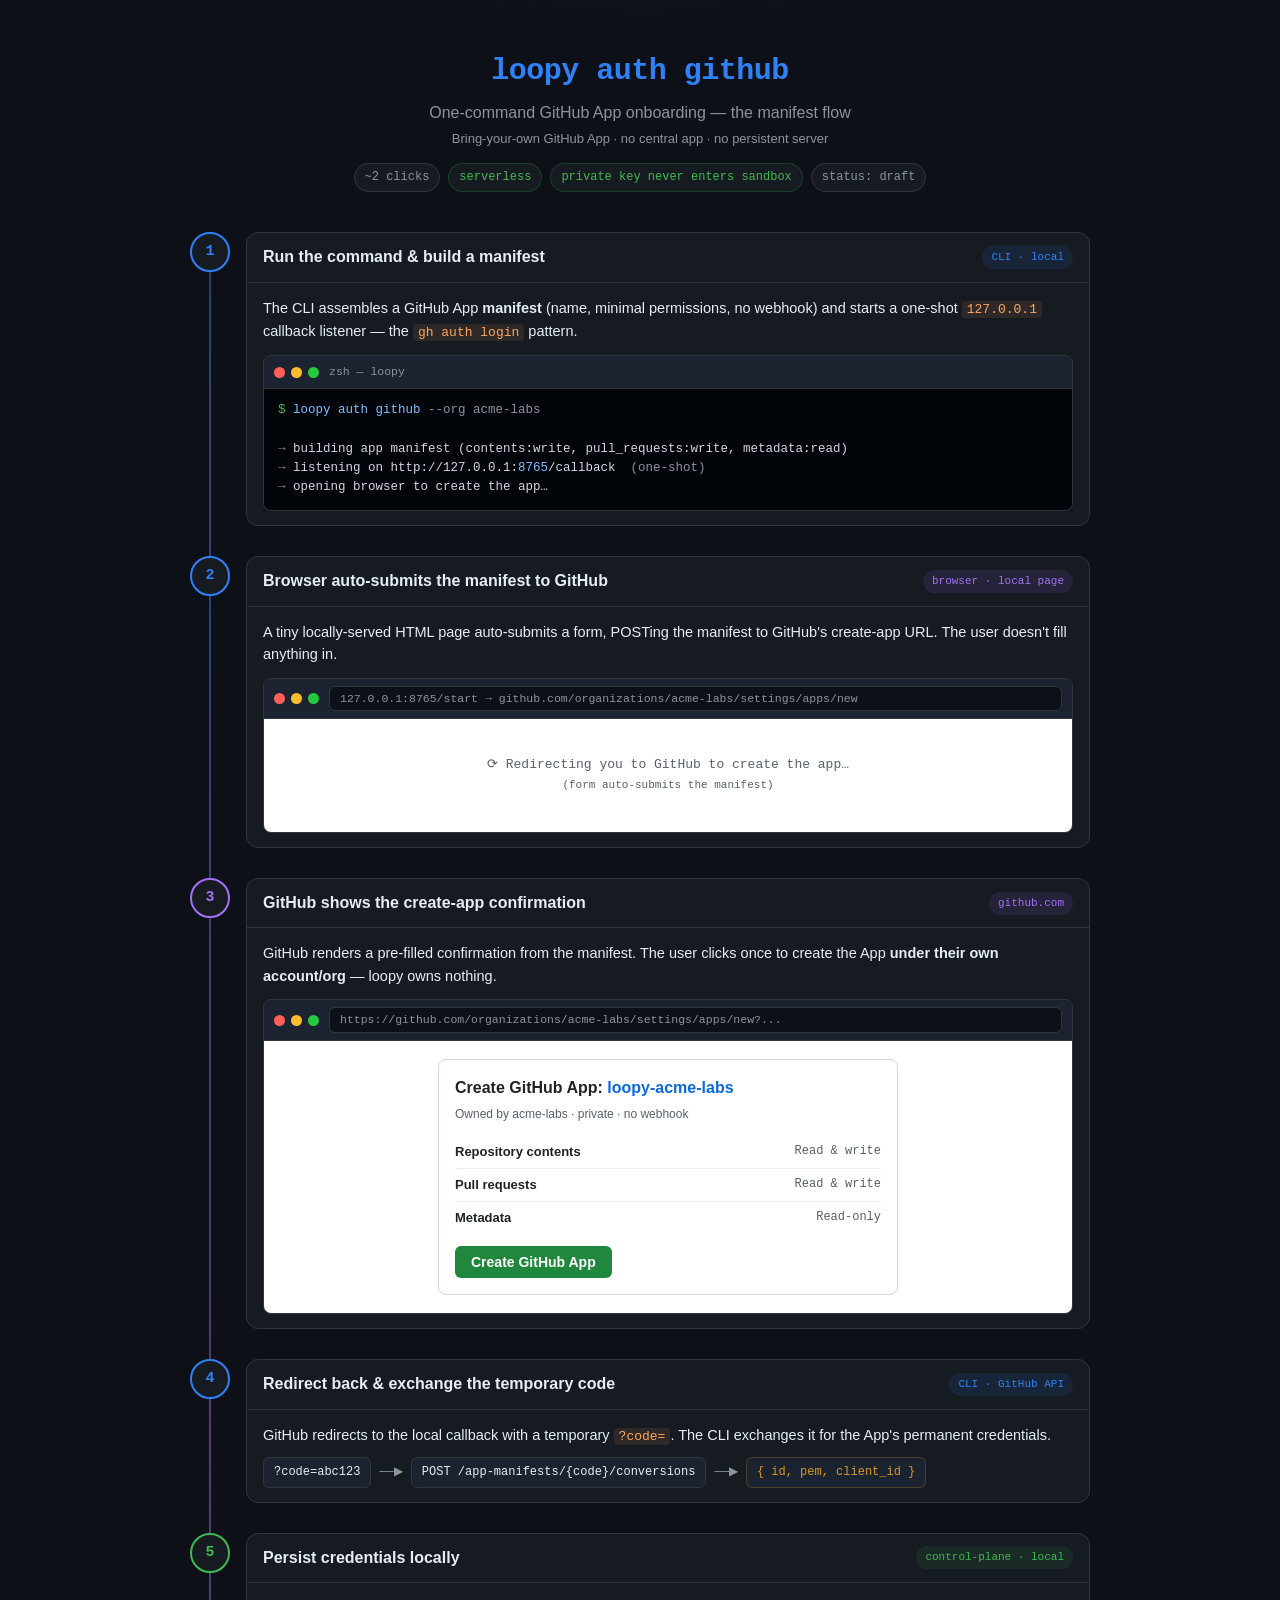
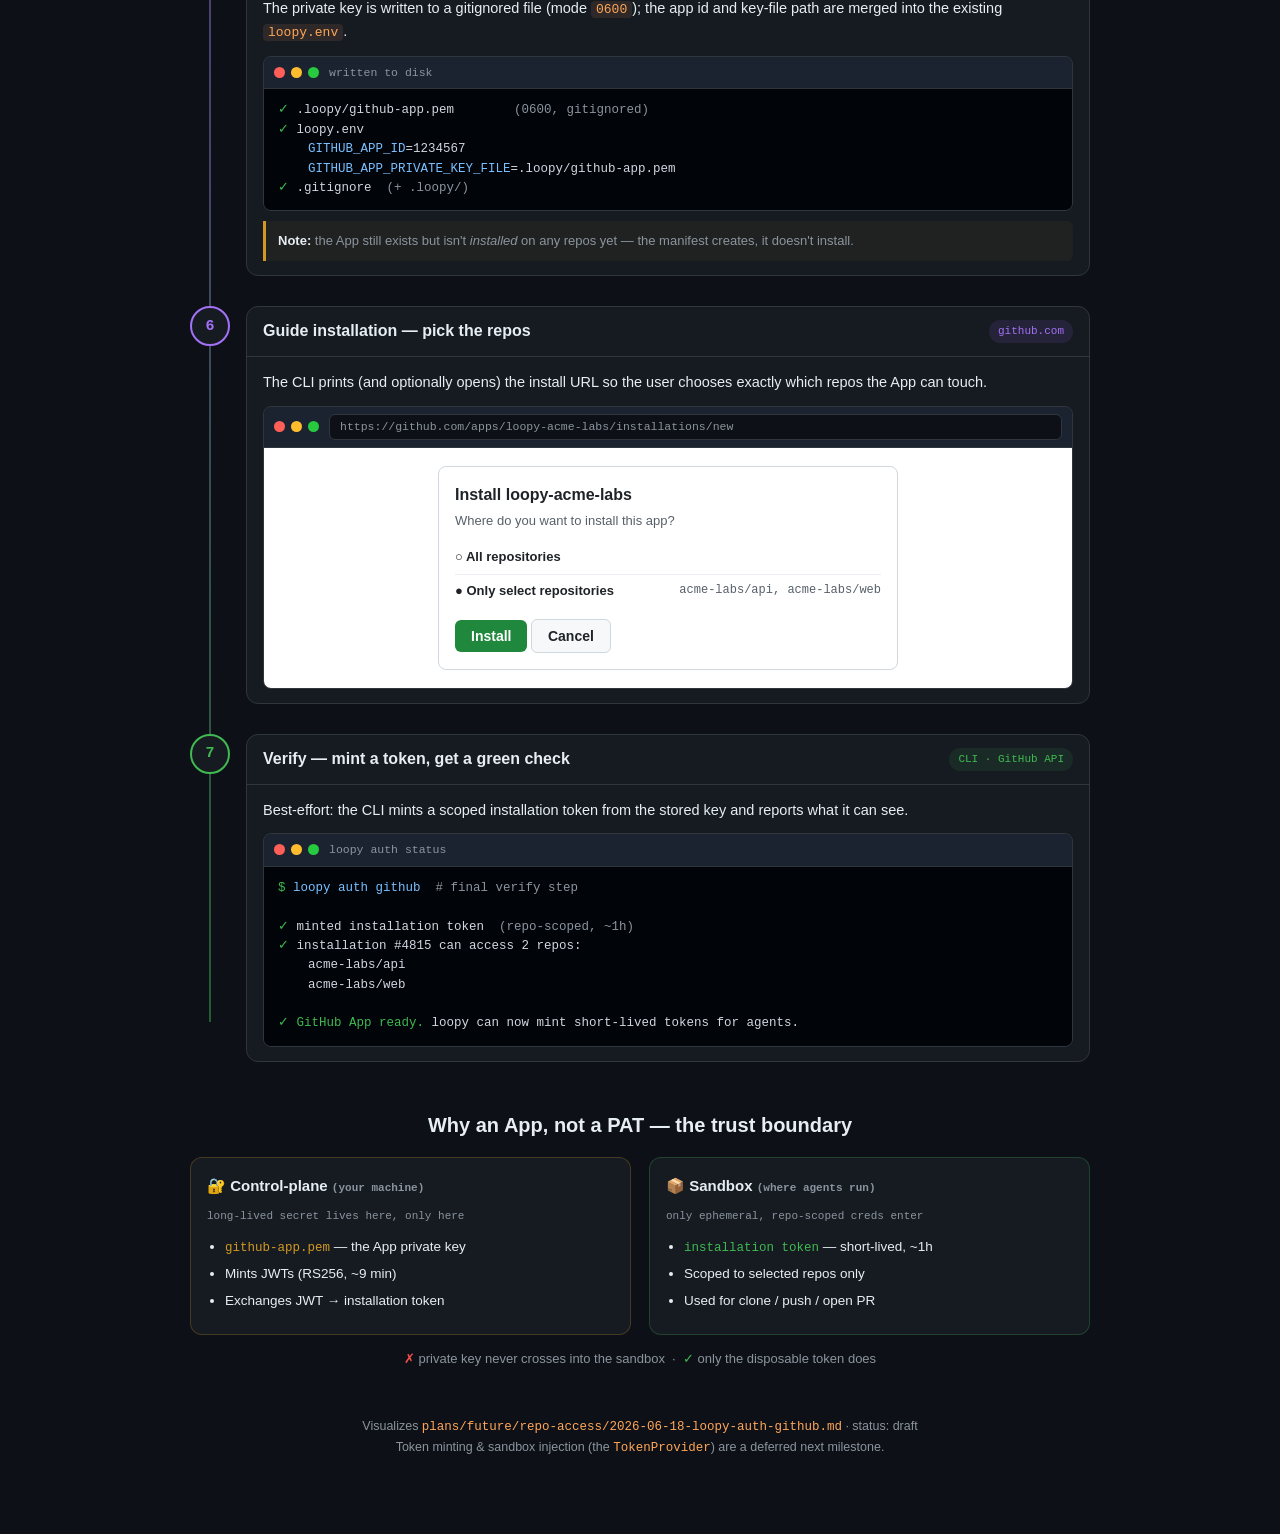
==== docs/auth-github-manifest-flow.html @ 742ae649 "docs: add visual walkthrough of loopy auth github manifest flow Self-contained HTML diagram of the 7" ====
<!DOCTYPE html>
<html lang="en">
<head>
<meta charset="UTF-8">
<meta name="viewport" content="width=device-width, initial-scale=1.0">
<title>loopy auth github — Manifest Flow</title>
<style>
  :root {
    --bg: #0d1117;
    --panel: #161b22;
    --panel-2: #1c2330;
    --border: #30363d;
    --text: #e6edf3;
    --muted: #8b949e;
    --accent: #2f81f7;
    --green: #3fb950;
    --yellow: #d29922;
    --purple: #a371f7;
    --mono: ui-monospace, SFMono-Regular, "SF Mono", Menlo, Consolas, monospace;
    --sans: -apple-system, BlinkMacSystemFont, "Segoe UI", Helvetica, Arial, sans-serif;
  }
  * { box-sizing: border-box; }
  body {
    margin: 0;
    background: radial-gradient(1200px 600px at 50% -10%, #16203a 0%, var(--bg) 55%);
    color: var(--text);
    font-family: var(--sans);
    line-height: 1.55;
    padding: 48px 20px 80px;
  }
  .wrap { max-width: 900px; margin: 0 auto; }
  header { text-align: center; margin-bottom: 8px; }
  header h1 {
    font-size: 30px; margin: 0 0 6px;
    font-family: var(--mono); letter-spacing: -0.5px;
  }
  header h1 .cmd { color: var(--accent); }
  header p.sub { color: var(--muted); margin: 0 0 4px; font-size: 16px; }
  .badges { display: flex; gap: 8px; justify-content: center; margin: 14px 0 40px; flex-wrap: wrap; }
  .badge {
    font-family: var(--mono); font-size: 12px; padding: 4px 10px;
    border: 1px solid var(--border); border-radius: 999px; color: var(--muted);
    background: var(--panel);
  }
  .badge.ok { color: var(--green); border-color: #2ea04340; }

  /* the vertical flow rail */
  .flow { position: relative; padding-left: 56px; }
  .flow::before {
    content: ""; position: absolute; left: 19px; top: 6px; bottom: 40px;
    width: 2px; background: linear-gradient(var(--accent), var(--purple), var(--green));
    opacity: 0.45;
  }
  .step { position: relative; margin-bottom: 30px; }
  .step .dot {
    position: absolute; left: -56px; top: 0;
    width: 40px; height: 40px; border-radius: 50%;
    display: grid; place-items: center;
    background: var(--panel); border: 2px solid var(--accent);
    font-family: var(--mono); font-weight: 700; font-size: 15px; color: var(--accent);
    z-index: 1;
  }
  .step.actor-github .dot { border-color: var(--purple); color: var(--purple); }
  .step.actor-done .dot { border-color: var(--green); color: var(--green); }

  .card {
    background: var(--panel); border: 1px solid var(--border);
    border-radius: 12px; overflow: hidden;
  }
  .card .head {
    padding: 12px 16px; display: flex; align-items: center; gap: 10px;
    border-bottom: 1px solid var(--border);
  }
  .card .head h3 { margin: 0; font-size: 16px; }
  .who {
    margin-left: auto; font-family: var(--mono); font-size: 11px;
    padding: 3px 9px; border-radius: 999px; white-space: nowrap;
  }
  .who.cli { background: #2f81f71a; color: var(--accent); }
  .who.browser { background: #a371f71a; color: var(--purple); }
  .who.github { background: #a371f71a; color: var(--purple); }
  .who.local { background: #3fb9501a; color: var(--green); }
  .card .body { padding: 14px 16px; font-size: 14.5px; color: var(--text); }
  .card .body p { margin: 0 0 8px; }
  .card .body p:last-child { margin-bottom: 0; }
  .muted { color: var(--muted); }
  code.k { font-family: var(--mono); color: #ffa657; background: #ffa6571a; padding: 1px 5px; border-radius: 4px; font-size: 13px; }

  /* mock terminal */
  .term, .mock {
    margin-top: 12px; border-radius: 8px; overflow: hidden;
    border: 1px solid var(--border); font-family: var(--mono); font-size: 12.5px;
  }
  .chrome {
    display: flex; align-items: center; gap: 6px; padding: 7px 10px;
    background: var(--panel-2); border-bottom: 1px solid var(--border);
  }
  .chrome .lights { display: flex; gap: 6px; }
  .chrome .lights i { width: 11px; height: 11px; border-radius: 50%; display: inline-block; }
  .chrome .lights i:nth-child(1){ background:#ff5f56; }
  .chrome .lights i:nth-child(2){ background:#ffbd2e; }
  .chrome .lights i:nth-child(3){ background:#27c93f; }
  .chrome .title { color: var(--muted); font-size: 11.5px; margin-left: 4px; }
  .chrome .url {
    flex: 1; background: var(--bg); border: 1px solid var(--border); border-radius: 6px;
    padding: 3px 10px; color: var(--muted); font-size: 11.5px; margin-left: 4px;
    white-space: nowrap; overflow: hidden; text-overflow: ellipsis;
  }
  .term .screen { background: #010409; padding: 12px 14px; color: #d1d7e0; white-space: pre-wrap; }
  .term .screen .p { color: var(--green); }
  .term .screen .c { color: #79c0ff; }
  .term .screen .g { color: var(--muted); }
  .term .screen .ok { color: var(--green); }
  .term .screen .warn { color: var(--yellow); }

  .mock .screen { background: #ffffff; color: #1f2328; padding: 18px; }
  .gh-card {
    border: 1px solid #d0d7de; border-radius: 8px; padding: 16px; max-width: 460px; margin: 0 auto;
    font-family: var(--sans);
  }
  .gh-card h4 { margin: 0 0 4px; font-size: 16px; color: #1f2328; }
  .gh-card .perm { display: flex; justify-content: space-between; padding: 6px 0; border-bottom: 1px solid #eaeef2; font-size: 13px; }
  .gh-card .perm:last-of-type { border-bottom: none; }
  .gh-card .perm b { font-weight: 600; }
  .gh-card .perm .lvl { color: #57606a; font-family: var(--mono); font-size: 12px; }
  .gh-btn {
    display: inline-block; margin-top: 12px; background: #1f883d; color: #fff;
    border-radius: 6px; padding: 8px 16px; font-size: 14px; font-weight: 600; border: 0;
  }
  .gh-btn.secondary { background: #f6f8fa; color: #1f2328; border: 1px solid #d0d7de; }

  .data-flow {
    display: flex; align-items: center; gap: 8px; flex-wrap: wrap; margin-top: 10px;
    font-family: var(--mono); font-size: 12px;
  }
  .pill { padding: 5px 10px; border-radius: 6px; border: 1px solid var(--border); background: var(--panel-2); }
  .pill.key { color: var(--yellow); border-color: #d2992240; }
  .pill.tok { color: var(--green); border-color: #3fb95040; }
  .arrow { color: var(--muted); }

  .note {
    margin-top: 10px; padding: 10px 12px; border-left: 3px solid var(--accent);
    background: #2f81f70d; border-radius: 0 6px 6px 0; font-size: 13px; color: var(--muted);
  }
  .note.warn { border-left-color: var(--yellow); background: #d299220d; }
  .note.green { border-left-color: var(--green); background: #3fb9500d; }
  .note b { color: var(--text); }

  /* trust boundary diagram */
  .trust { margin: 48px 0 0; }
  .trust h2 { font-size: 20px; margin: 0 0 16px; text-align: center; }
  .boundary {
    display: grid; grid-template-columns: 1fr 1fr; gap: 18px;
  }
  .zone { border: 1px solid var(--border); border-radius: 12px; padding: 16px; background: var(--panel); }
  .zone.control { border-color: #d2992240; }
  .zone.sandbox { border-color: #3fb95040; }
  .zone h3 { margin: 0 0 4px; font-size: 15px; }
  .zone .tag { font-family: var(--mono); font-size: 11px; color: var(--muted); }
  .zone ul { margin: 12px 0 0; padding-left: 18px; font-size: 13.5px; }
  .zone li { margin-bottom: 6px; }
  .zone .secret { color: var(--yellow); font-family: var(--mono); font-size: 12.5px; }
  .zone .ephem { color: var(--green); font-family: var(--mono); font-size: 12.5px; }
  .cross {
    text-align: center; margin: 14px 0 0; font-size: 13px; color: var(--muted);
  }
  .cross .ok { color: var(--green); }
  .cross .no { color: #f85149; }

  footer { margin-top: 48px; text-align: center; color: var(--muted); font-size: 12.5px; }
  footer code { font-family: var(--mono); color: #ffa657; }

  @media (max-width: 680px) {
    .boundary { grid-template-columns: 1fr; }
    .flow { padding-left: 44px; }
    .step .dot { left: -44px; width: 34px; height: 34px; }
    .flow::before { left: 16px; }
  }
</style>
</head>
<body>
<div class="wrap">

  <header>
    <h1><span class="cmd">loopy auth github</span></h1>
    <p class="sub">One-command GitHub App onboarding — the manifest flow</p>
    <p class="sub muted" style="font-size:13px">Bring-your-own GitHub App · no central app · no persistent server</p>
    <div class="badges">
      <span class="badge">~2 clicks</span>
      <span class="badge ok">serverless</span>
      <span class="badge ok">private key never enters sandbox</span>
      <span class="badge">status: draft</span>
    </div>
  </header>

  <div class="flow">

    <!-- STEP 1 -->
    <div class="step actor-cli">
      <div class="dot">1</div>
      <div class="card">
        <div class="head">
          <h3>Run the command &amp; build a manifest</h3>
          <span class="who cli">CLI · local</span>
        </div>
        <div class="body">
          <p>The CLI assembles a GitHub App <b>manifest</b> (name, minimal permissions, no webhook) and
             starts a one-shot <code class="k">127.0.0.1</code> callback listener — the <code class="k">gh auth login</code> pattern.</p>
          <div class="term">
            <div class="chrome"><div class="lights"><i></i><i></i><i></i></div><span class="title">zsh — loopy</span></div>
            <div class="screen"><span class="p">$</span> <span class="c">loopy auth github</span> <span class="g">--org acme-labs</span>

<span class="g">→</span> building app manifest (contents:write, pull_requests:write, metadata:read)
<span class="g">→</span> listening on http://127.0.0.1:<span class="c">8765</span>/callback  <span class="g">(one-shot)</span>
<span class="g">→</span> opening browser to create the app…</div>
          </div>
        </div>
      </div>
    </div>

    <!-- STEP 2 -->
    <div class="step actor-cli">
      <div class="dot">2</div>
      <div class="card">
        <div class="head">
          <h3>Browser auto-submits the manifest to GitHub</h3>
          <span class="who browser">browser · local page</span>
        </div>
        <div class="body">
          <p>A tiny locally-served HTML page auto-submits a form, POSTing the manifest to GitHub's
             create-app URL. The user doesn't fill anything in.</p>
          <div class="mock">
            <div class="chrome"><div class="lights"><i></i><i></i><i></i></div><span class="url">127.0.0.1:8765/start  →  github.com/organizations/acme-labs/settings/apps/new</span></div>
            <div class="screen">
              <div style="text-align:center;color:#57606a;font-family:var(--mono);font-size:13px;padding:18px">
                ⟳ Redirecting you to GitHub to create the app…<br>
                <span style="font-size:11px">(form auto-submits the manifest)</span>
              </div>
            </div>
          </div>
        </div>
      </div>
    </div>

    <!-- STEP 3 -->
    <div class="step actor-github">
      <div class="dot">3</div>
      <div class="card">
        <div class="head">
          <h3>GitHub shows the create-app confirmation</h3>
          <span class="who github">github.com</span>
        </div>
        <div class="body">
          <p>GitHub renders a pre-filled confirmation from the manifest. The user clicks once to create
             the App <b>under their own account/org</b> — loopy owns nothing.</p>
          <div class="mock">
            <div class="chrome"><div class="lights"><i></i><i></i><i></i></div><span class="url">https://github.com/organizations/acme-labs/settings/apps/new?...</span></div>
            <div class="screen">
              <div class="gh-card">
                <h4>Create GitHub App: <span style="color:#0969da">loopy-acme-labs</span></h4>
                <p style="font-size:12px;color:#57606a;margin:2px 0 12px">Owned by acme-labs · private · no webhook</p>
                <div class="perm"><b>Repository contents</b><span class="lvl">Read &amp; write</span></div>
                <div class="perm"><b>Pull requests</b><span class="lvl">Read &amp; write</span></div>
                <div class="perm"><b>Metadata</b><span class="lvl">Read-only</span></div>
                <button class="gh-btn">Create GitHub App</button>
              </div>
            </div>
          </div>
        </div>
      </div>
    </div>

    <!-- STEP 4 -->
    <div class="step actor-cli">
      <div class="dot">4</div>
      <div class="card">
        <div class="head">
          <h3>Redirect back &amp; exchange the temporary code</h3>
          <span class="who cli">CLI · GitHub API</span>
        </div>
        <div class="body">
          <p>GitHub redirects to the local callback with a temporary <code class="k">?code=</code>. The CLI
             exchanges it for the App's permanent credentials.</p>
          <div class="data-flow">
            <span class="pill">?code=abc123</span>
            <span class="arrow">──▶</span>
            <span class="pill">POST /app-manifests/{code}/conversions</span>
            <span class="arrow">──▶</span>
            <span class="pill key">{ id, pem, client_id }</span>
          </div>
        </div>
      </div>
    </div>

    <!-- STEP 5 -->
    <div class="step actor-done">
      <div class="dot">5</div>
      <div class="card">
        <div class="head">
          <h3>Persist credentials locally</h3>
          <span class="who local">control-plane · local</span>
        </div>
        <div class="body">
          <p>The private key is written to a gitignored file (mode <code class="k">0600</code>); the app id and
             key-file path are merged into the existing <code class="k">loopy.env</code>.</p>
          <div class="term">
            <div class="chrome"><div class="lights"><i></i><i></i><i></i></div><span class="title">written to disk</span></div>
            <div class="screen"><span class="ok">✓</span> .loopy/github-app.pem        <span class="g">(0600, gitignored)</span>
<span class="ok">✓</span> loopy.env
    <span class="c">GITHUB_APP_ID</span>=1234567
    <span class="c">GITHUB_APP_PRIVATE_KEY_FILE</span>=.loopy/github-app.pem
<span class="ok">✓</span> .gitignore  <span class="g">(+ .loopy/)</span></div>
          </div>
          <div class="note warn"><b>Note:</b> the App still exists but isn't <i>installed</i> on any repos yet — the manifest creates, it doesn't install.</div>
        </div>
      </div>
    </div>

    <!-- STEP 6 -->
    <div class="step actor-github">
      <div class="dot">6</div>
      <div class="card">
        <div class="head">
          <h3>Guide installation — pick the repos</h3>
          <span class="who github">github.com</span>
        </div>
        <div class="body">
          <p>The CLI prints (and optionally opens) the install URL so the user chooses exactly which
             repos the App can touch.</p>
          <div class="mock">
            <div class="chrome"><div class="lights"><i></i><i></i><i></i></div><span class="url">https://github.com/apps/loopy-acme-labs/installations/new</span></div>
            <div class="screen">
              <div class="gh-card">
                <h4>Install loopy-acme-labs</h4>
                <p style="font-size:13px;color:#57606a;margin:4px 0 10px">Where do you want to install this app?</p>
                <div class="perm"><b>○ All repositories</b><span class="lvl"></span></div>
                <div class="perm"><b>● Only select repositories</b><span class="lvl">acme-labs/api, acme-labs/web</span></div>
                <button class="gh-btn">Install</button>
                <button class="gh-btn secondary">Cancel</button>
              </div>
            </div>
          </div>
        </div>
      </div>
    </div>

    <!-- STEP 7 -->
    <div class="step actor-done">
      <div class="dot">7</div>
      <div class="card">
        <div class="head">
          <h3>Verify — mint a token, get a green check</h3>
          <span class="who local">CLI · GitHub API</span>
        </div>
        <div class="body">
          <p>Best-effort: the CLI mints a scoped installation token from the stored key and reports what it can see.</p>
          <div class="term">
            <div class="chrome"><div class="lights"><i></i><i></i><i></i></div><span class="title">loopy auth status</span></div>
            <div class="screen"><span class="p">$</span> <span class="c">loopy auth github</span>  <span class="g"># final verify step</span>

<span class="ok">✓</span> minted installation token  <span class="g">(repo-scoped, ~1h)</span>
<span class="ok">✓</span> installation #4815 can access 2 repos:
    acme-labs/api
    acme-labs/web

<span class="ok">✓ GitHub App ready.</span> loopy can now mint short-lived tokens for agents.</div>
          </div>
        </div>
      </div>
    </div>

  </div><!-- /flow -->

  <!-- TRUST BOUNDARY -->
  <div class="trust">
    <h2>Why an App, not a PAT — the trust boundary</h2>
    <div class="boundary">
      <div class="zone control">
        <h3>🔐 Control-plane <span class="tag">(your machine)</span></h3>
        <p class="tag">long-lived secret lives here, only here</p>
        <ul>
          <li><span class="secret">github-app.pem</span> — the App private key</li>
          <li>Mints JWTs (RS256, ~9&nbsp;min)</li>
          <li>Exchanges JWT → installation token</li>
        </ul>
      </div>
      <div class="zone sandbox">
        <h3>📦 Sandbox <span class="tag">(where agents run)</span></h3>
        <p class="tag">only ephemeral, repo-scoped creds enter</p>
        <ul>
          <li><span class="ephem">installation token</span> — short-lived, ~1h</li>
          <li>Scoped to selected repos only</li>
          <li>Used for clone / push / open PR</li>
        </ul>
      </div>
    </div>
    <div class="cross">
      <span class="no">✗</span> private key never crosses into the sandbox &nbsp;·&nbsp;
      <span class="ok">✓</span> only the disposable token does
    </div>
  </div>

  <footer>
    Visualizes <code>plans/future/repo-access/2026-06-18-loopy-auth-github.md</code> · status: draft<br>
    Token minting &amp; sandbox injection (the <code>TokenProvider</code>) are a deferred next milestone.
  </footer>

</div>
</body>
</html>
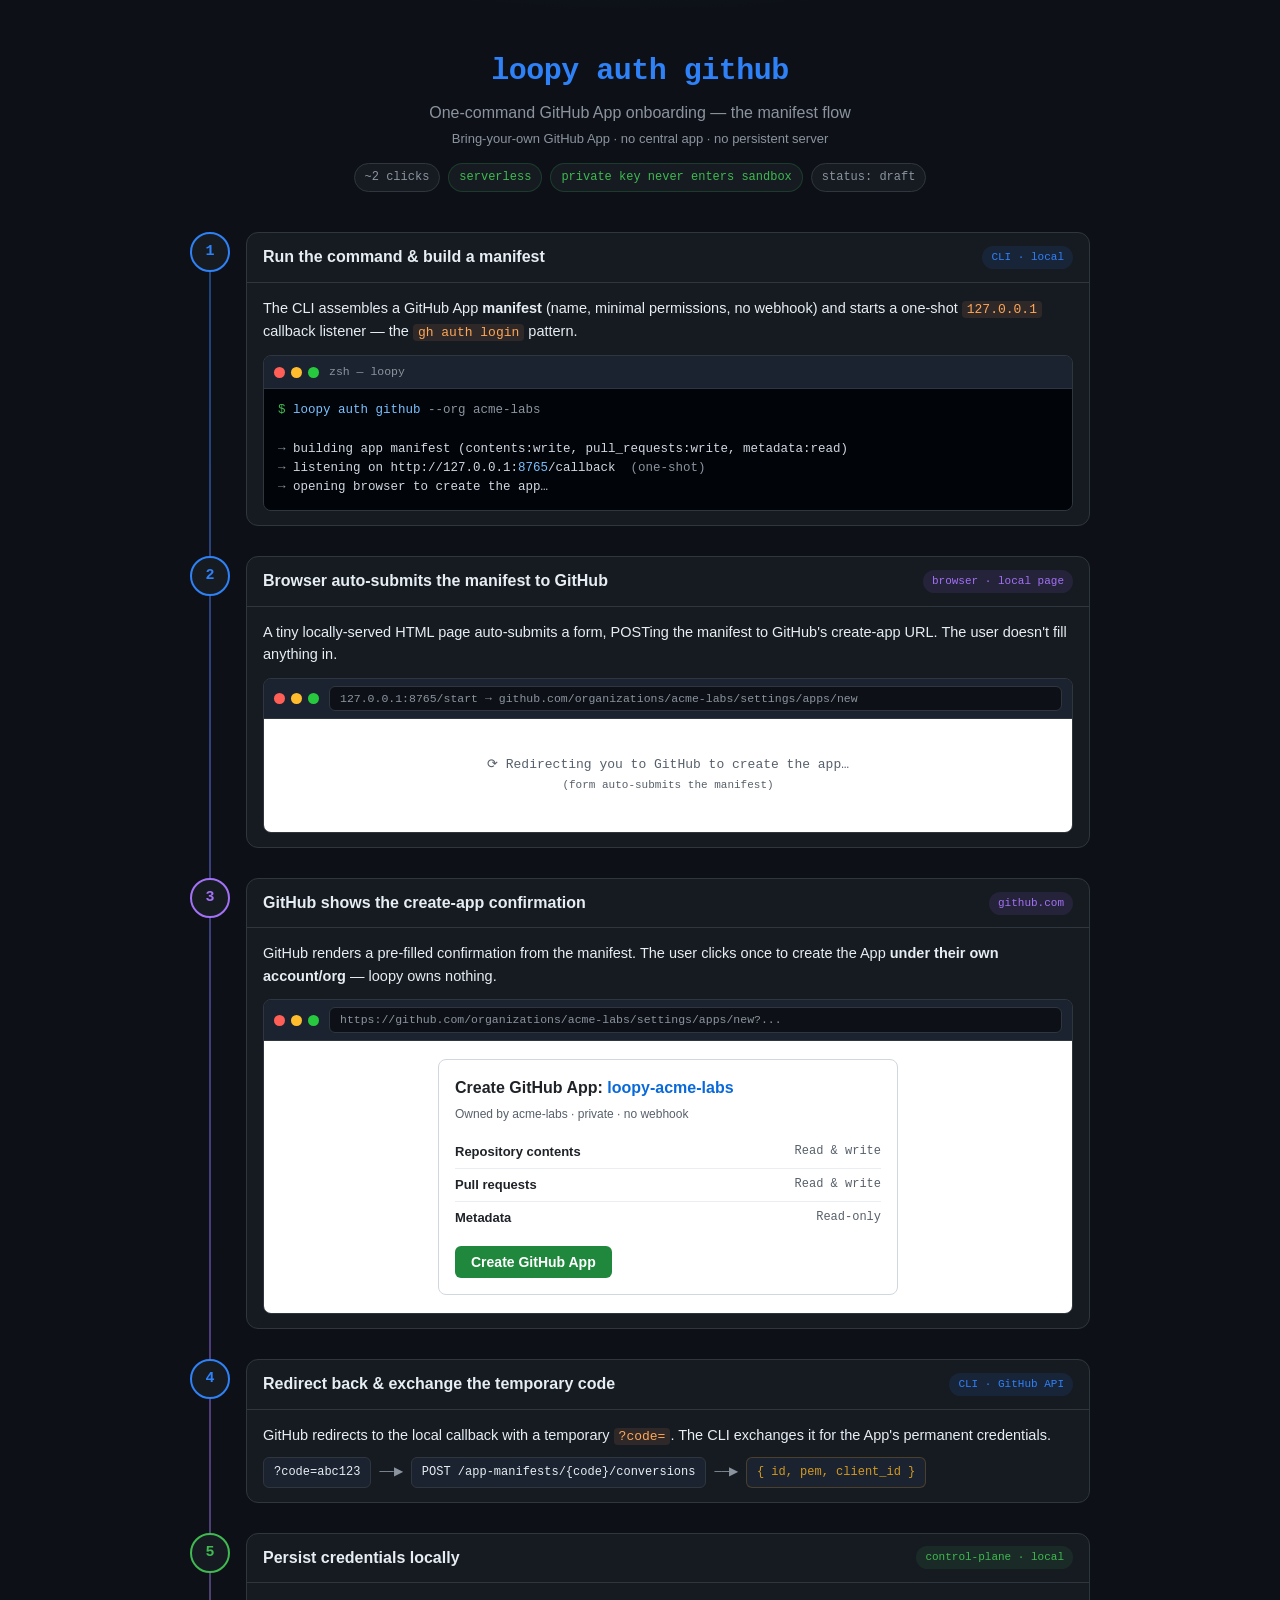
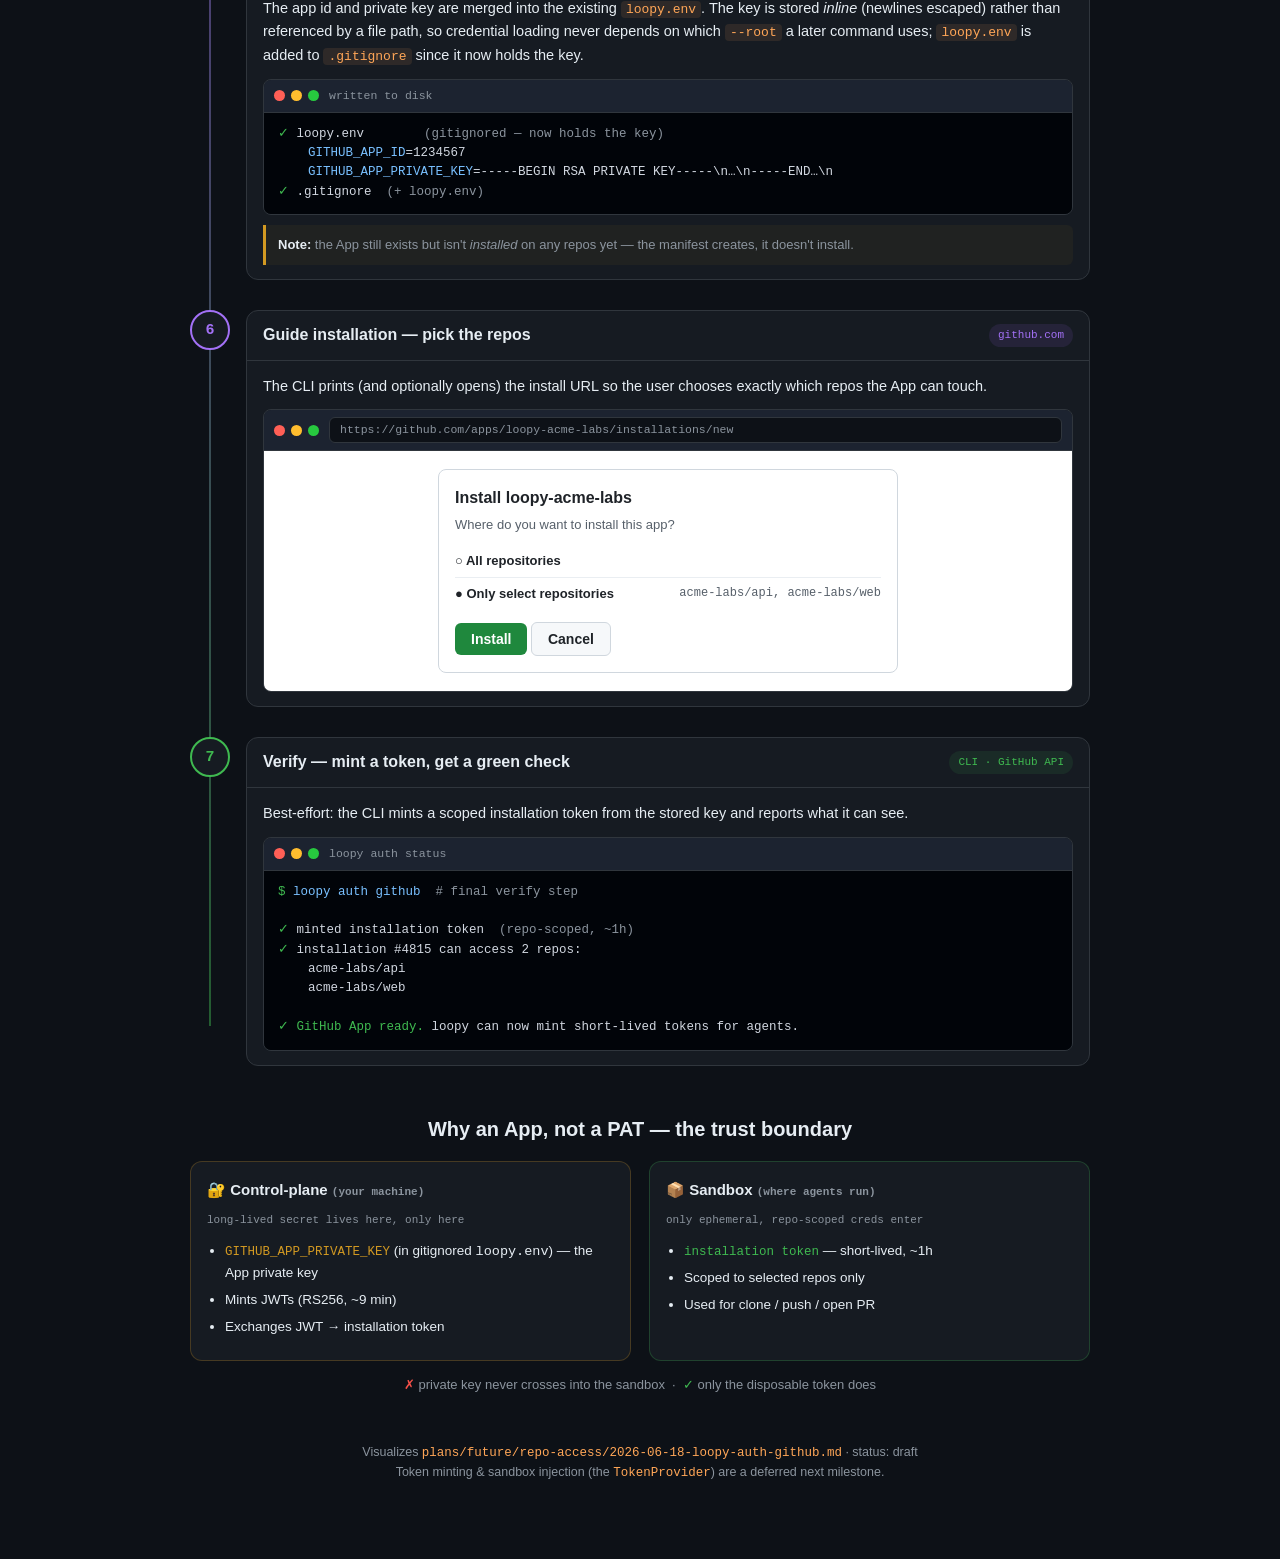
==== commit cc394b21: "fix(auth): store the App private key inline in loopy.env; sharpen creds error + README `loopy auth g" ====
--- a/docs/auth-github-manifest-flow.html
+++ b/docs/auth-github-manifest-flow.html
@@ -301,15 +301,16 @@
           <span class="who local">control-plane · local</span>
         </div>
         <div class="body">
-          <p>The private key is written to a gitignored file (mode <code class="k">0600</code>); the app id and
-             key-file path are merged into the existing <code class="k">loopy.env</code>.</p>
+          <p>The app id and private key are merged into the existing <code class="k">loopy.env</code>. The
+             key is stored <i>inline</i> (newlines escaped) rather than referenced by a file path, so
+             credential loading never depends on which <code class="k">--root</code> a later command uses;
+             <code class="k">loopy.env</code> is added to <code class="k">.gitignore</code> since it now holds the key.</p>
           <div class="term">
             <div class="chrome"><div class="lights"><i></i><i></i><i></i></div><span class="title">written to disk</span></div>
-            <div class="screen"><span class="ok">✓</span> .loopy/github-app.pem        <span class="g">(0600, gitignored)</span>
-<span class="ok">✓</span> loopy.env
+            <div class="screen"><span class="ok">✓</span> loopy.env        <span class="g">(gitignored — now holds the key)</span>
     <span class="c">GITHUB_APP_ID</span>=1234567
-    <span class="c">GITHUB_APP_PRIVATE_KEY_FILE</span>=.loopy/github-app.pem
-<span class="ok">✓</span> .gitignore  <span class="g">(+ .loopy/)</span></div>
+    <span class="c">GITHUB_APP_PRIVATE_KEY</span>=-----BEGIN RSA PRIVATE KEY-----\n…\n-----END…\n
+<span class="ok">✓</span> .gitignore  <span class="g">(+ loopy.env)</span></div>
           </div>
           <div class="note warn"><b>Note:</b> the App still exists but isn't <i>installed</i> on any repos yet — the manifest creates, it doesn't install.</div>
         </div>
@@ -379,7 +380,7 @@
         <h3>🔐 Control-plane <span class="tag">(your machine)</span></h3>
         <p class="tag">long-lived secret lives here, only here</p>
         <ul>
-          <li><span class="secret">github-app.pem</span> — the App private key</li>
+          <li><span class="secret">GITHUB_APP_PRIVATE_KEY</span> (in gitignored <code>loopy.env</code>) — the App private key</li>
           <li>Mints JWTs (RS256, ~9&nbsp;min)</li>
           <li>Exchanges JWT → installation token</li>
         </ul>
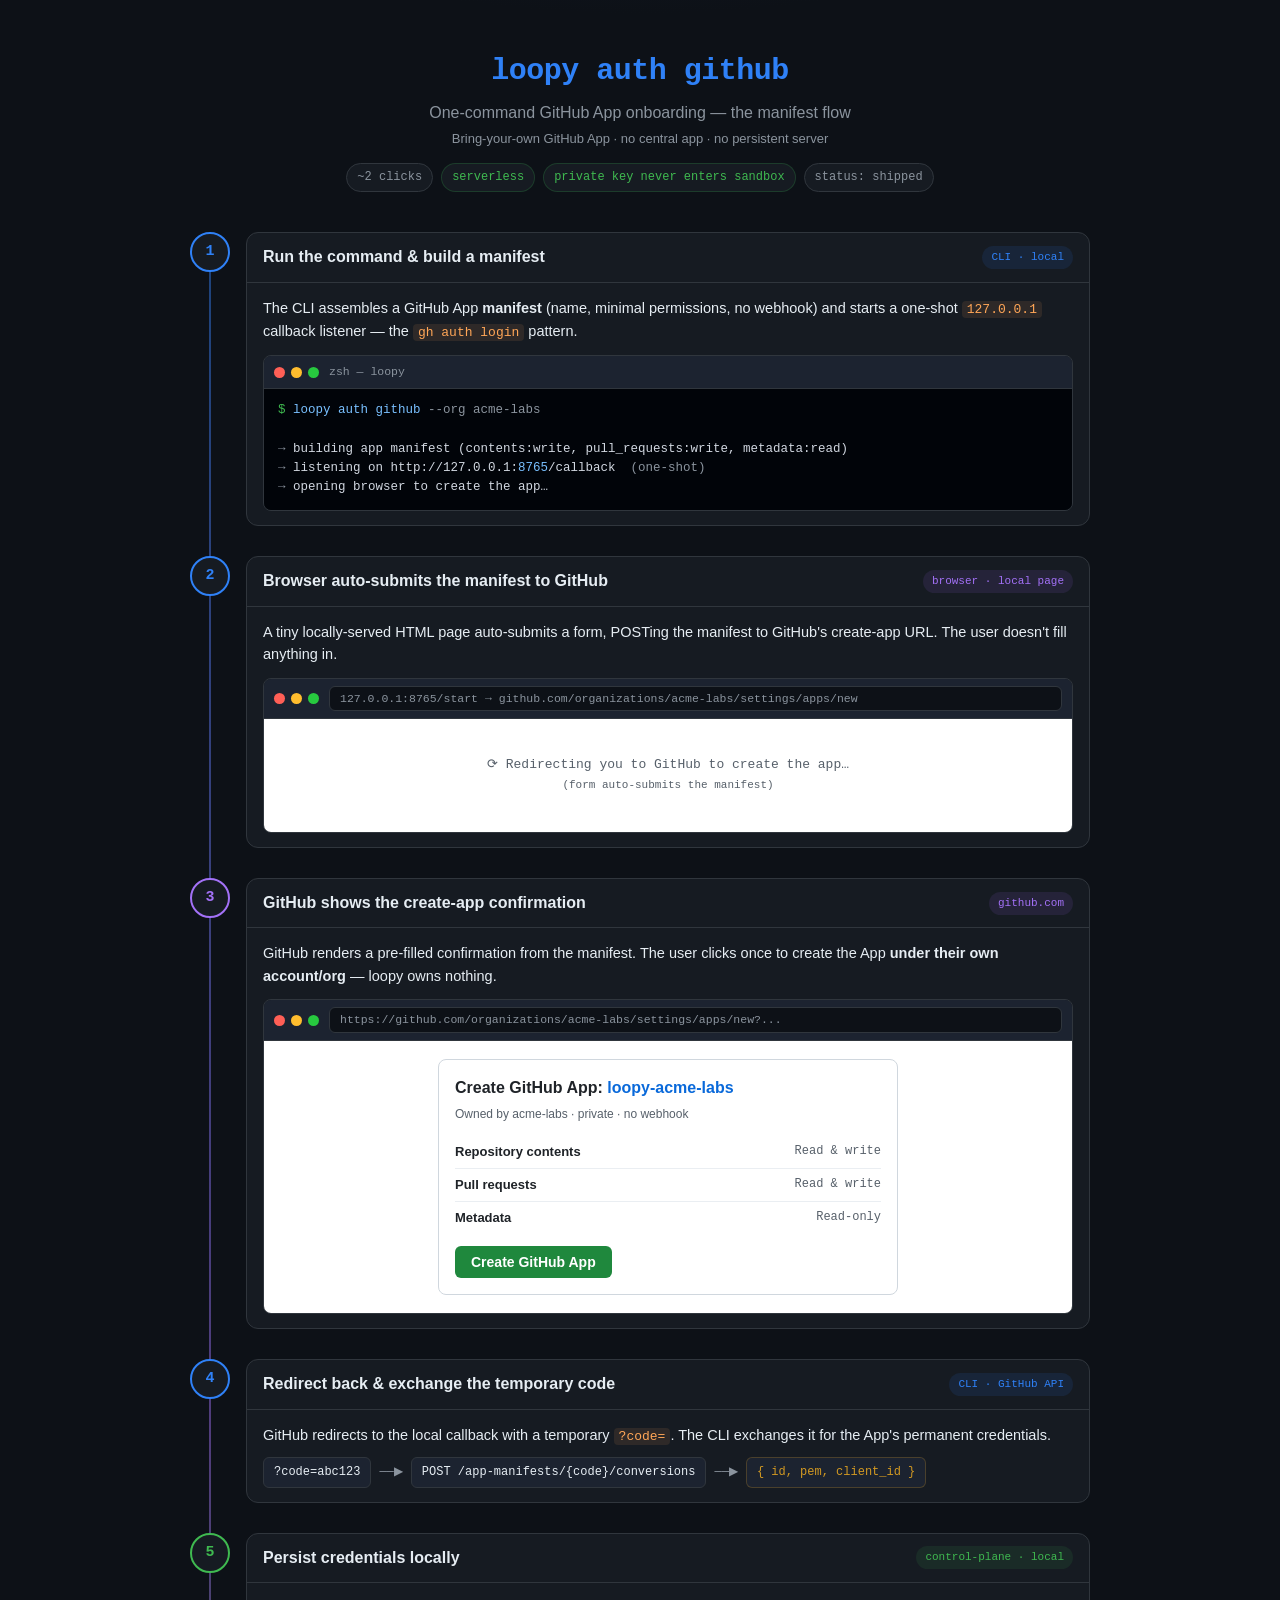
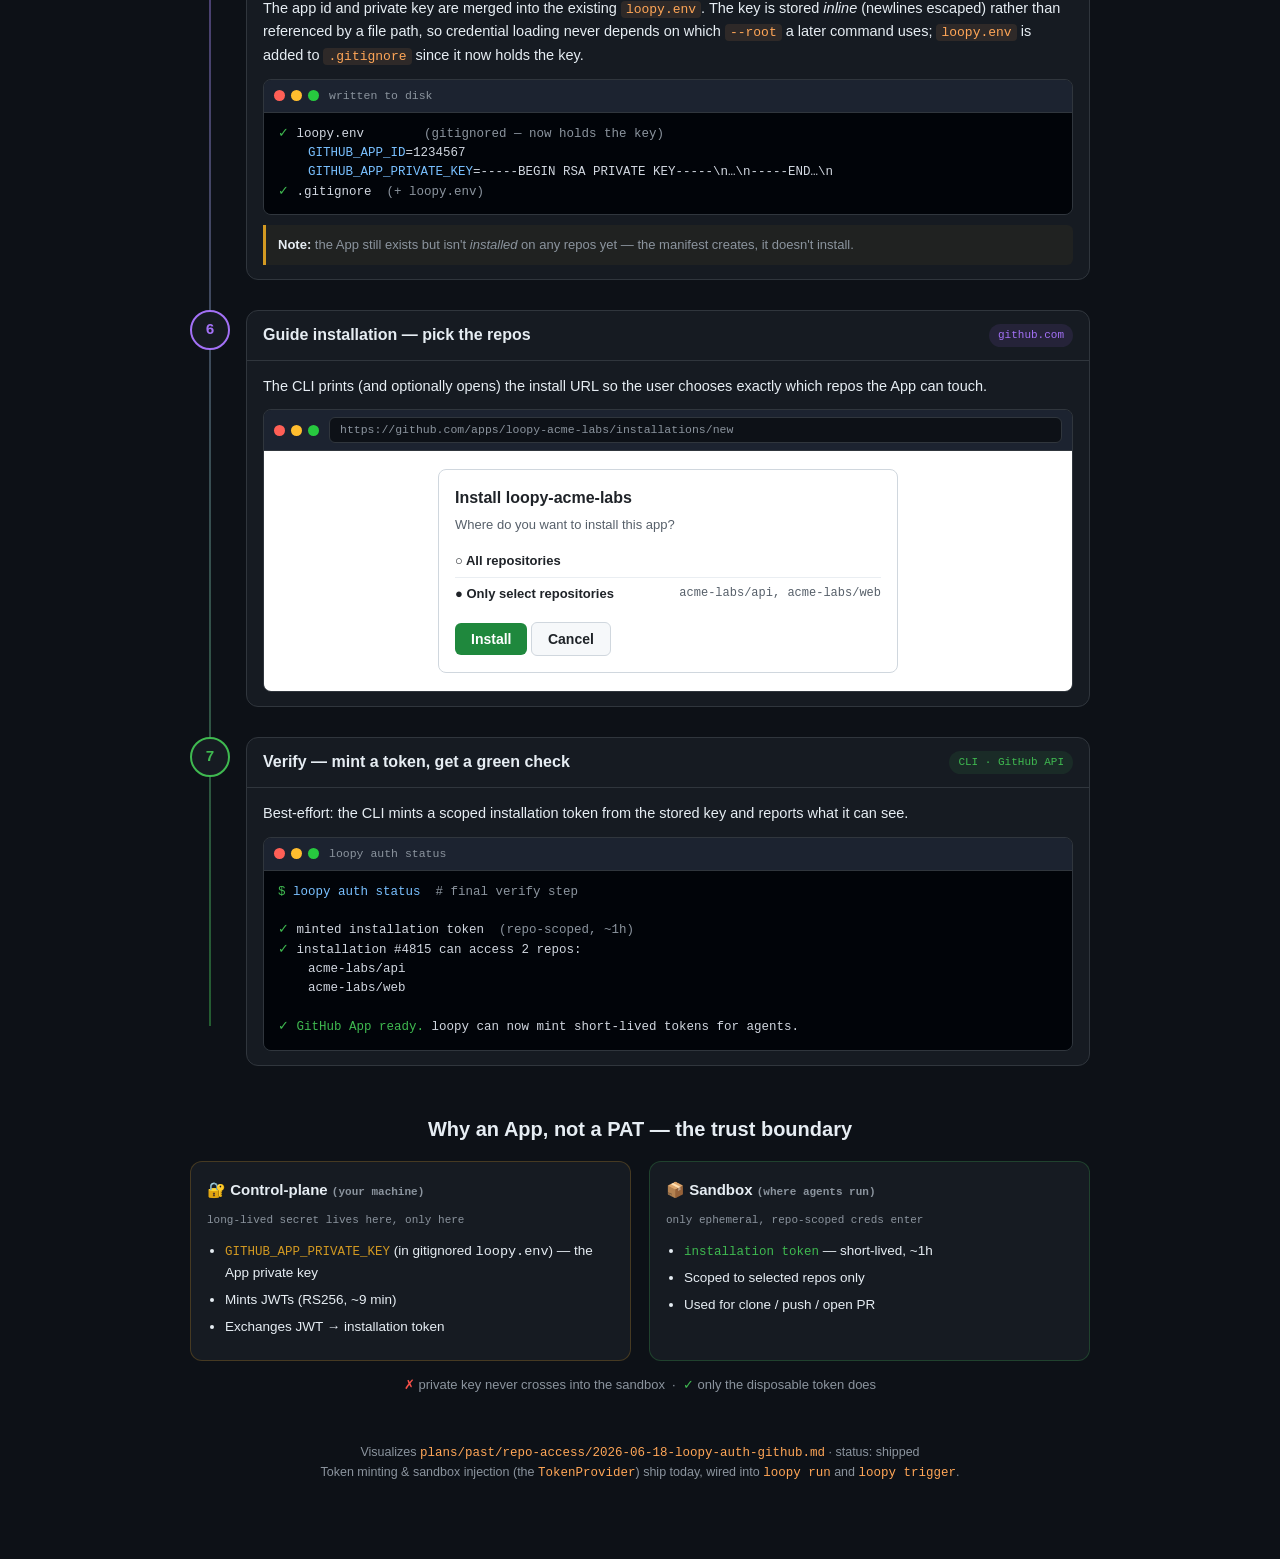
==== commit 30afe860: "docs: correct stale/inaccurate claims in ARCHITECTURE and auth flow Cross-referenced the docs agains" ====
--- a/docs/auth-github-manifest-flow.html
+++ b/docs/auth-github-manifest-flow.html
@@ -189,7 +189,7 @@
       <span class="badge">~2 clicks</span>
       <span class="badge ok">serverless</span>
       <span class="badge ok">private key never enters sandbox</span>
-      <span class="badge">status: draft</span>
+      <span class="badge">status: shipped</span>
     </div>
   </header>
 
@@ -357,7 +357,7 @@
           <p>Best-effort: the CLI mints a scoped installation token from the stored key and reports what it can see.</p>
           <div class="term">
             <div class="chrome"><div class="lights"><i></i><i></i><i></i></div><span class="title">loopy auth status</span></div>
-            <div class="screen"><span class="p">$</span> <span class="c">loopy auth github</span>  <span class="g"># final verify step</span>
+            <div class="screen"><span class="p">$</span> <span class="c">loopy auth status</span>  <span class="g"># final verify step</span>
 
 <span class="ok">✓</span> minted installation token  <span class="g">(repo-scoped, ~1h)</span>
 <span class="ok">✓</span> installation #4815 can access 2 repos:
@@ -402,8 +402,8 @@
   </div>
 
   <footer>
-    Visualizes <code>plans/future/repo-access/2026-06-18-loopy-auth-github.md</code> · status: draft<br>
-    Token minting &amp; sandbox injection (the <code>TokenProvider</code>) are a deferred next milestone.
+    Visualizes <code>plans/past/repo-access/2026-06-18-loopy-auth-github.md</code> · status: shipped<br>
+    Token minting &amp; sandbox injection (the <code>TokenProvider</code>) ship today, wired into <code>loopy run</code> and <code>loopy trigger</code>.
   </footer>
 
 </div>
